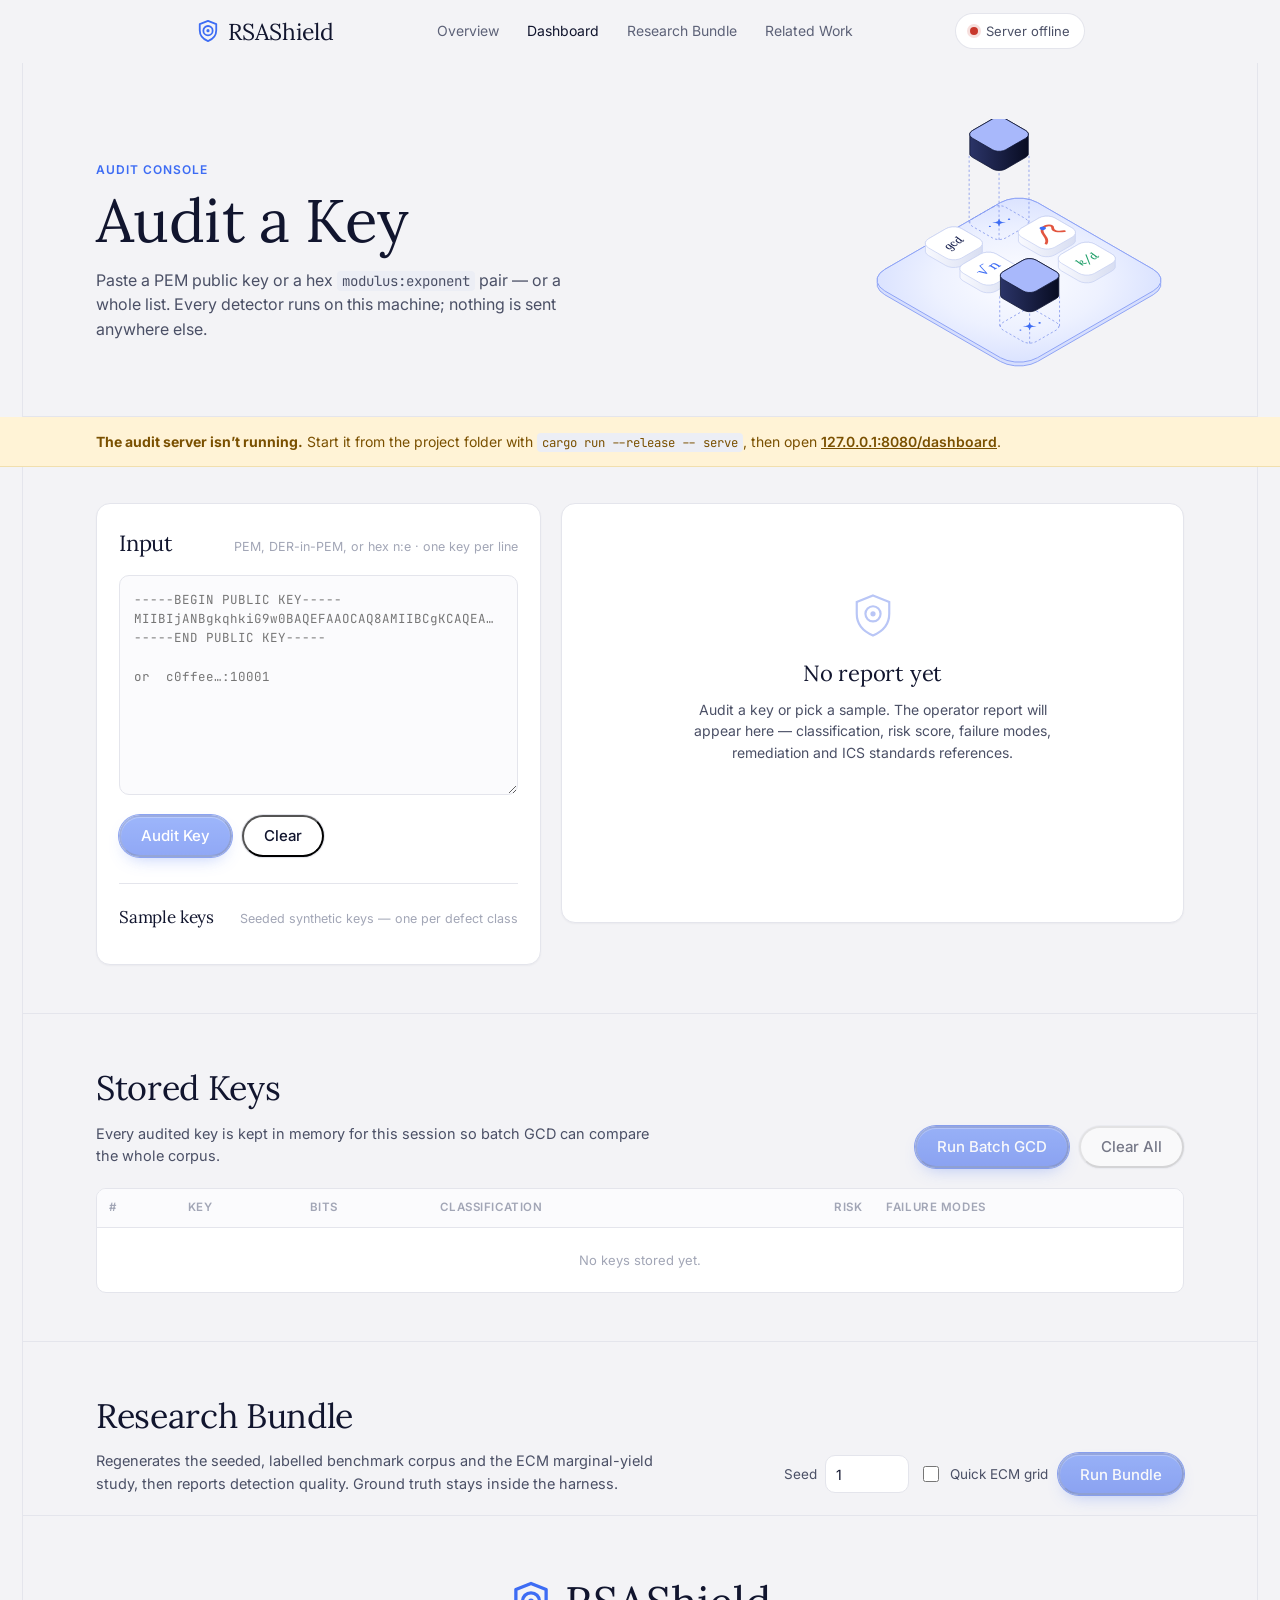
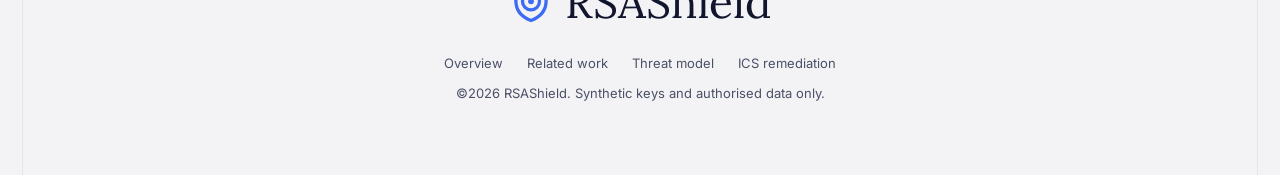
==== web/dashboard.html @ 28a663a6 "Add web dashboard and local API server (UI pass, part 2) Completes the deferred HTTP/UI layer from t" ====
<!doctype html>
<html lang="en">
<head>
  <meta charset="utf-8">
  <meta name="viewport" content="width=device-width, initial-scale=1">
  <title>Audit Console — RSAShield</title>
  <meta name="description" content="Audit RSA public keys locally: per-key detectors, corpus batch GCD, and the reproducible research bundle.">
  <link rel="icon" href="favicon.svg" type="image/svg+xml">
  <link rel="preconnect" href="https://fonts.googleapis.com">
  <link rel="preconnect" href="https://fonts.gstatic.com" crossorigin>
  <link href="https://fonts.googleapis.com/css2?family=Inter:wght@400;500;600;700&family=JetBrains+Mono:wght@400;500&family=Lora:ital,wght@0,400;0,500;1,400&display=swap" rel="stylesheet">
  <link rel="stylesheet" href="styles.css">
  <link rel="stylesheet" href="console.css">
</head>
<body class="console">

  <header class="nav" id="top">
    <div class="nav-inner">
      <a class="brand" href="index.html" aria-label="RSAShield home">
        <svg class="brand-mark" viewBox="0 0 32 32" aria-hidden="true">
          <path d="M16 2.5l11 4.4v8.2c0 7.1-4.7 12-11 14.4C9.7 27.1 5 22.2 5 15.1V6.9z" fill="none" stroke="currentColor" stroke-width="2.4" stroke-linejoin="round"/>
          <circle cx="16" cy="15.5" r="6.2" fill="none" stroke="currentColor" stroke-width="2.4"/>
          <circle cx="16" cy="15.5" r="2.1" fill="currentColor"/>
        </svg>
        <span>RSAShield</span>
      </a>
      <nav class="nav-links" aria-label="Primary">
        <a href="index.html">Overview</a>
        <a href="dashboard.html" aria-current="page">Dashboard</a>
        <a href="#bundle">Research Bundle</a>
        <a href="related-work.html">Related Work</a>
      </nav>
      <span class="status" id="status" role="status"><span class="dot"></span><span class="status-text">Connecting…</span></span>
    </div>
  </header>

  <main>
    <section class="page-head framed">
      <div class="frame">
        <div class="head-inner">
          <div class="head-copy" data-reveal>
            <p class="eyebrow">Audit console</p>
            <h1>Audit a Key</h1>
            <p class="lead-left">Paste a PEM public key or a hex <code>modulus:exponent</code> pair &mdash; or a whole list. Every detector runs on this machine; nothing is sent anywhere else.</p>
          </div>
          <svg class="head-art" data-scene="step2" viewBox="-215 -215 430 345" aria-hidden="true"></svg>
        </div>
      </div>
    </section>

    <div class="offline-banner" id="offline" hidden>
      <div class="offline-inner">
        <strong>The audit server isn&rsquo;t running.</strong>
        Start it from the project folder with <code>cargo run --release -- serve</code>, then open
        <a href="http://127.0.0.1:8080/dashboard">127.0.0.1:8080/dashboard</a>.
      </div>
    </div>

    <section class="workspace framed">
      <div class="frame">
        <div class="ws-grid">
          <!-- input -->
          <div class="panel" data-reveal>
            <div class="panel-head">
              <h2>Input</h2>
              <span class="hint">PEM, DER-in-PEM, or hex n:e &middot; one key per line</span>
            </div>
            <label class="sr-only" for="keyInput">Public key(s)</label>
            <textarea id="keyInput" spellcheck="false" autocomplete="off" placeholder="-----BEGIN PUBLIC KEY-----&#10;MIIBIjANBgkqhkiG9w0BAQEFAAOCAQ8AMIIBCgKCAQEA…&#10;-----END PUBLIC KEY-----&#10;&#10;or  c0ffee…:10001"></textarea>
            <div class="row">
              <button class="btn btn-primary" id="auditBtn" type="button">Audit Key</button>
              <button class="btn btn-ghost" id="clearInput" type="button">Clear</button>
              <span class="busy" id="auditBusy" hidden><span class="spinner"></span>Running detectors…</span>
            </div>

            <div class="samples">
              <div class="panel-sub">
                <h3>Sample keys</h3>
                <span class="hint">Seeded synthetic keys &mdash; one per defect class</span>
              </div>
              <div class="sample-list" id="samples"></div>
            </div>
          </div>

          <!-- report -->
          <div class="panel report" id="report" aria-live="polite" data-reveal>
            <div class="empty" id="reportEmpty">
              <svg viewBox="0 0 48 48" aria-hidden="true"><path d="M24 5l15 6v11c0 10-6.5 16.5-15 20-8.5-3.5-15-10-15-20V11z" fill="none" stroke="currentColor" stroke-width="2"/><circle cx="24" cy="22" r="7" fill="none" stroke="currentColor" stroke-width="2"/><circle cx="24" cy="22" r="2.4" fill="currentColor"/></svg>
              <h2>No report yet</h2>
              <p>Audit a key or pick a sample. The operator report will appear here &mdash; classification, risk score, failure modes, remediation and ICS standards references.</p>
            </div>
            <div id="reportBody" hidden></div>
          </div>
        </div>
      </div>
    </section>

    <!-- stored keys + batch gcd -->
    <section class="stored framed" id="stored">
      <div class="frame">
        <div class="section-head" data-reveal>
          <div>
            <h2>Stored Keys</h2>
            <p>Every audited key is kept in memory for this session so batch GCD can compare the whole corpus.</p>
          </div>
          <div class="row">
            <button class="btn btn-primary" id="batchBtn" type="button">Run Batch GCD</button>
            <button class="btn btn-ghost" id="clearKeys" type="button">Clear All</button>
          </div>
        </div>
        <div class="batch-result" id="batchResult" hidden></div>
        <div class="table-wrap" data-reveal>
          <table class="keys">
            <thead>
              <tr><th scope="col">#</th><th scope="col">Key</th><th scope="col">Bits</th><th scope="col">Classification</th><th scope="col" class="num">Risk</th><th scope="col">Failure modes</th></tr>
            </thead>
            <tbody id="keysBody">
              <tr class="placeholder"><td colspan="6">No keys stored yet.</td></tr>
            </tbody>
          </table>
        </div>
      </div>
    </section>

    <!-- research bundle -->
    <section class="bundle framed" id="bundle">
      <div class="frame">
        <div class="section-head" data-reveal>
          <div>
            <h2>Research Bundle</h2>
            <p>Regenerates the seeded, labelled benchmark corpus and the ECM marginal-yield study, then reports detection quality. Ground truth stays inside the harness.</p>
          </div>
          <div class="row bundle-controls">
            <label class="field">Seed <input id="seed" type="number" min="0" value="1" inputmode="numeric"></label>
            <label class="check"><input id="quick" type="checkbox"> Quick ECM grid</label>
            <button class="btn btn-primary" id="bundleBtn" type="button">Run Bundle</button>
          </div>
        </div>
        <div class="bundle-progress" id="bundleBusy" hidden><span class="spinner"></span><span id="bundleTimer">Running benchmark and ECM study… 0 s</span></div>
        <div id="bundleOut" hidden></div>
      </div>
    </section>
  </main>

  <footer class="footer framed">
    <div class="frame">
      <a class="brand brand-lg" href="index.html" aria-label="RSAShield home">
        <svg class="brand-mark" viewBox="0 0 32 32" aria-hidden="true">
          <path d="M16 2.5l11 4.4v8.2c0 7.1-4.7 12-11 14.4C9.7 27.1 5 22.2 5 15.1V6.9z" fill="none" stroke="currentColor" stroke-width="2.4" stroke-linejoin="round"/>
          <circle cx="16" cy="15.5" r="6.2" fill="none" stroke="currentColor" stroke-width="2.4"/>
          <circle cx="16" cy="15.5" r="2.1" fill="currentColor"/>
        </svg>
        <span>RSAShield</span>
      </a>
      <nav class="footer-links" aria-label="Documentation">
        <a href="index.html">Overview</a>
        <a href="related-work.html">Related work</a>
        <a href="https://github.com/333shubh/RSAshield/blob/main/docs/THREAT_MODEL.md">Threat model</a>
        <a href="https://github.com/333shubh/RSAshield/blob/main/docs/ICS_REMEDIATION.md">ICS remediation</a>
      </nav>
      <p class="fine">&copy;<span data-year>2026</span> RSAShield. Synthetic keys and authorised data only.</p>
    </div>
  </footer>

  <script src="iso.js"></script>
  <script src="scenes.js"></script>
  <script src="app.js"></script>
  <script src="dashboard.js"></script>
</body>
</html>
---- web/styles.css ----
:root {
  --bg: #f3f3f6;
  --surface: #ffffff;
  --ink: #11152e;
  --ink-2: #4b5066;
  --muted: #a2a6b6;
  --line: #e4e5ec;
  --blue: #3d6cf4;
  --blue-d: #2c56db;
  --serif: "Lora", Georgia, "Times New Roman", serif;
  --sans: "Inter", system-ui, -apple-system, "Segoe UI", sans-serif;
  --col: 920px;
  --gutter: max(22px, calc((100% - 1400px) / 2));
}

*, *::before, *::after { box-sizing: border-box; }
html { scroll-behavior: smooth; }
body {
  margin: 0;
  background: var(--bg);
  color: var(--ink);
  font: 400 15px/1.55 var(--sans);
  -webkit-font-smoothing: antialiased;
  overflow-x: hidden;
}
h1, h2, h3 { font-family: var(--serif); font-weight: 400; margin: 0; letter-spacing: -0.01em; }
p { margin: 0; }
a { color: inherit; }
svg { display: block; }
/* scenes are clipped to their box, except the step art which floats freely */
svg[data-scene]:not(.step-art) { overflow: hidden; }

/* framed sections: the thin vertical guide lines from the reference */
.framed > .frame {
  margin-inline: var(--gutter);
  border-inline: 1px solid var(--line);
}

/* ---------------------------------------------------------------- buttons */
.btn {
  display: inline-flex;
  align-items: center;
  justify-content: center;
  height: 42px;
  padding: 0 20px;
  border-radius: 999px;
  font: 500 15px/1 var(--sans);
  text-decoration: none;
  white-space: nowrap;
  transition: transform .2s ease, box-shadow .2s ease, background .2s ease;
}
.btn:focus-visible { outline: 2px solid var(--blue); outline-offset: 3px; }
.btn-primary {
  color: #fff;
  background: linear-gradient(180deg, #4d7af8 0%, #3762ee 100%);
  box-shadow: inset 0 1px 0 rgba(255,255,255,.28), 0 0 0 1px #2f5ae6, 0 8px 18px -8px rgba(61,108,244,.7);
}
.btn-primary:hover { transform: translateY(-1px); box-shadow: inset 0 1px 0 rgba(255,255,255,.28), 0 0 0 1px #2f5ae6, 0 12px 22px -8px rgba(61,108,244,.75); }
.btn-ghost {
  color: var(--ink);
  background: #fff;
  box-shadow: 0 0 0 1px var(--line), 0 1px 2px rgba(17,21,46,.06);
}
.btn-ghost:hover { transform: translateY(-1px); box-shadow: 0 0 0 1px #d6d8e2, 0 6px 14px -8px rgba(17,21,46,.2); }
.btn-sm { height: 34px; padding: 0 14px; font-size: 14px; }

/* -------------------------------------------------------------------- nav */
.nav {
  position: sticky;
  top: 0;
  z-index: 20;
  background: rgba(243,243,246,.82);
  backdrop-filter: saturate(1.4) blur(12px);
  -webkit-backdrop-filter: saturate(1.4) blur(12px);
  border-bottom: 1px solid transparent;
  transition: border-color .3s ease;
}
.nav.scrolled { border-bottom-color: var(--line); }
.nav-inner {
  max-width: var(--col);
  height: 62px;
  margin: 0 auto;
  padding: 0 16px;
  display: flex;
  align-items: center;
  justify-content: space-between;
  gap: 24px;
}
.brand {
  display: inline-flex;
  align-items: center;
  gap: 8px;
  text-decoration: none;
  font: 400 23px/1 var(--serif);
  color: var(--ink);
}
.brand-mark { width: 24px; height: 24px; color: var(--blue); }
.nav-links { display: flex; gap: 28px; }
.nav-links a { text-decoration: none; color: #5d6278; font-size: 14px; transition: color .2s; }
.nav-links a:hover { color: var(--ink); }

/* ------------------------------------------------------------------- hero */
.hero > .frame { border-bottom: 1px solid var(--line); overflow: hidden; }
.hero-stage {
  position: relative;
  max-width: 1180px;
  margin: 0 auto;
  aspect-ratio: 1120 / 700;
}
.hero-art { position: absolute; inset: 0; width: 100%; height: 100%; overflow: hidden; }
.hero-copy {
  position: absolute;
  top: 7%;
  left: 0;
  right: 0;
  text-align: center;
  padding: 0 16px;
  pointer-events: none;
}
.hero-copy > * { pointer-events: auto; }
.hero h1 { font-size: clamp(42px, 5.9vw, 74px); line-height: 1.04; }
.lead { max-width: 560px; margin: 20px auto 0; color: var(--ink-2); font-size: 16px; }
.actions { display: flex; gap: 10px; justify-content: center; margin-top: 34px; }

/* ------------------------------------------------------------------ steps */
.steps {
  background: var(--surface);
  padding: 72px 0 40px;
  border-bottom: 1px solid var(--line);
}
.step {
  max-width: var(--col);
  margin: 0 auto;
  padding: 8px 16px;
  display: grid;
  grid-template-columns: 1fr 1.05fr;
  align-items: center;
  gap: 48px;
}
.step.flip { grid-template-columns: 1.05fr 1fr; }
.step.flip .step-art { order: -1; }
.step h2 { font-size: clamp(26px, 2.8vw, 31px); line-height: 1.2; }
.num { color: var(--muted); }
.step p { max-width: 350px; margin-top: 10px; color: var(--ink-2); font-size: 14.5px; }
.step .btn { margin-top: 30px; }
.step-art { width: 100%; height: auto; max-width: 430px; justify-self: center; }

/* --------------------------------------------------------------- examples */
.examples > .frame, .why > .frame { padding: 80px 16px 0; }
.section-title { text-align: center; font-size: clamp(28px, 3.3vw, 38px); line-height: 1.12; }
.grid {
  max-width: var(--col);
  margin: 44px auto 0;
  display: grid;
  grid-template-columns: repeat(6, 1fr);
  gap: 1px;
  background: var(--line);
  border: 1px solid var(--line);
  border-bottom: 0;
}
.card {
  grid-column: span 2;
  background: #fbfbfd;
  padding: 22px 18px 0;
  display: flex;
  flex-direction: column;
  min-width: 0;
}
.card.wide { grid-column: span 3; }
.card h3 { font-size: 17px; line-height: 1.3; }
.card p { margin-top: 8px; color: var(--ink-2); font-size: 13px; line-height: 1.5; max-width: 330px; }
.card svg { width: 100%; height: auto; margin-top: auto; padding-top: 10px; }

/* -------------------------------------------------------------------- why */
.why > .frame { border-top: 1px solid var(--line); padding: 96px 0 90px; }
.why .section-title { padding: 0 16px; }
.band {
  margin-top: 48px;
  display: grid;
  grid-template-columns: repeat(3, 1fr);
  gap: 0;
}
.feat { min-width: 0; }
.feat svg { width: 100%; height: 172px; background: #fbfbfd; }
.feat h3 { font-size: 17px; margin: 20px 18px 0; }
.feat p { margin: 8px 18px 0; color: var(--ink-2); font-size: 13px; line-height: 1.5; max-width: 330px; }
.center { display: flex; justify-content: center; margin-top: 72px; }

/* -------------------------------------------------------------------- cta */
.cta {
  position: relative;
  background: var(--surface);
  border-block: 1px solid var(--line);
  overflow: hidden;
  min-height: 460px;
  display: flex;
  align-items: center;
}
.cta-inner { position: relative; z-index: 1; width: 100%; max-width: var(--col); margin: 0 auto; padding: 60px 16px; }
.cta h2 { font-size: clamp(36px, 4.6vw, 54px); line-height: 1.04; }
.actions-left { display: flex; flex-wrap: wrap; gap: 10px; margin-top: 22px; }
.cta-art {
  position: absolute;
  top: 0;
  right: 0;
  width: 52%;
  height: 100%;
}

/* ----------------------------------------------------------------- footer */
.footer > .frame { padding: 64px 16px 72px; text-align: center; }
.brand-lg { font-size: 44px; gap: 12px; }
.brand-lg .brand-mark { width: 44px; height: 44px; }
.footer-links { display: flex; justify-content: center; flex-wrap: wrap; gap: 8px 24px; margin-top: 22px; }
.footer-links a { text-decoration: none; color: var(--ink-2); font-size: 13px; }
.footer-links a:hover { color: var(--ink); }
.fine { margin-top: 10px; color: var(--ink-2); font-size: 13px; }

/* ----------------------------------------------------------------- motion */
.bob { animation: bob 5.5s ease-in-out infinite; }
.hover { animation: hover 4.8s ease-in-out infinite; }
.pulse { animation: pulse 4.2s ease-in-out infinite; transform-box: fill-box; transform-origin: center; }
.twinkle { animation: twinkle 2.8s ease-in-out infinite; transform-box: fill-box; transform-origin: center; }
@keyframes bob { 0%, 100% { transform: translateY(0); } 50% { transform: translateY(-4px); } }
@keyframes hover { 0%, 100% { transform: translateY(0); } 50% { transform: translateY(-8px); } }
@keyframes pulse { 0%, 100% { opacity: .8; transform: scale(1); } 50% { opacity: 1; transform: scale(1.05); } }
@keyframes twinkle { 0%, 100% { opacity: .55; transform: scale(.82); } 50% { opacity: 1; transform: scale(1.08); } }

.js [data-reveal] {
  opacity: 0;
  transform: translateY(18px);
  transition: opacity .9s ease, transform .9s cubic-bezier(.2, .7, .2, 1);
}
.js [data-reveal].in { opacity: 1; transform: none; }

@media (prefers-reduced-motion: reduce) {
  html { scroll-behavior: auto; }
  .bob, .hover, .pulse, .twinkle { animation: none; }
  .js [data-reveal] { opacity: 1; transform: none; transition: none; }
}

/* ------------------------------------------------------------- responsive */
@media (max-width: 900px) {
  .nav-links { display: none; }
  .hero-stage { aspect-ratio: auto; display: flex; flex-direction: column; }
  :root { --gutter: 10px; }
  .hero-copy { position: static; order: -1; padding: 48px 16px 0; }
  .hero h1 { font-size: clamp(34px, 9vw, 52px); }
  .hero-art { position: static; height: 340px; margin-top: 8px; }
  .step, .step.flip { grid-template-columns: 1fr; gap: 20px; padding-block: 24px; }
  .step .step-art, .step.flip .step-art { order: -1; }
  .grid { grid-template-columns: 1fr; }
  .card, .card.wide { grid-column: auto; }
  .band { grid-template-columns: 1fr; gap: 36px; }
  .cta { flex-direction: column; align-items: stretch; }
  .cta-art { position: relative; width: 100%; height: 300px; }
}
@media (max-width: 480px) {
  .actions { flex-direction: column; align-items: center; }
  .brand-lg { font-size: 34px; }
  .brand-lg .brand-mark { width: 34px; height: 34px; }
}
---- web/console.css ----
/* console.css — dashboard and related-work pages; builds on styles.css tokens. */
:root {
  --mono: "JetBrains Mono", ui-monospace, "Cascadia Code", Consolas, monospace;
  --panel: #fbfbfd;
  --crit: #c8372b;
  --crit-bg: #fdecea;
  --crit-ink: #8f2117;
  --warn: #b77a00;
  --warn-bg: #fff3d6;
  --warn-ink: #7a5000;
  --info: #4b5066;
  --info-bg: #eef1fb;
  --wide: 1120px;
}

.sr-only {
  position: absolute; width: 1px; height: 1px; padding: 0; margin: -1px;
  overflow: hidden; clip: rect(0 0 0 0); white-space: nowrap; border: 0;
}
code { font-family: var(--mono); font-size: .88em; background: #eceef5; padding: 1px 5px; border-radius: 4px; }
button { font: inherit; cursor: pointer; }
button:disabled { cursor: not-allowed; opacity: .55; transform: none !important; }
.row { display: flex; align-items: center; gap: 10px; flex-wrap: wrap; }
.hint { color: var(--muted); font-size: 12.5px; }
.nav-links a[aria-current="page"] { color: var(--ink); }

/* ------------------------------------------------------------- status pill */
.status {
  display: inline-flex; align-items: center; gap: 8px;
  height: 34px; padding: 0 14px; border-radius: 999px;
  background: #fff; box-shadow: 0 0 0 1px var(--line);
  font-size: 13px; color: var(--ink-2); white-space: nowrap;
}
.status .dot { width: 8px; height: 8px; border-radius: 50%; background: var(--muted); }
.status.ok .dot { background: #22a06b; box-shadow: 0 0 0 3px rgba(34,160,107,.18); }
.status.down .dot { background: var(--crit); box-shadow: 0 0 0 3px rgba(200,55,43,.16); }

.offline-banner { background: var(--warn-bg); border-bottom: 1px solid #f1dfae; color: var(--warn-ink); }
.offline-inner { max-width: var(--wide); margin: 0 auto; padding: 14px 16px; font-size: 14px; }
.offline-inner a { color: inherit; font-weight: 600; }

/* --------------------------------------------------------------- page head */
.page-head > .frame { border-bottom: 1px solid var(--line); }
.head-inner {
  max-width: var(--wide); margin: 0 auto; padding: 56px 16px 32px;
  display: grid; grid-template-columns: 1.2fr 1fr; align-items: center; gap: 32px;
}
.eyebrow { font-size: 12px; font-weight: 600; letter-spacing: .08em; text-transform: uppercase; color: var(--blue); }
.head-copy h1 { font-size: clamp(38px, 5vw, 60px); line-height: 1.04; margin-top: 10px; }
.lead-left { margin-top: 16px; max-width: 480px; color: var(--ink-2); font-size: 16px; }
.head-art { width: 100%; max-width: 330px; height: auto; justify-self: end; }

/* ---------------------------------------------------------------- panels */
.workspace > .frame, .stored > .frame, .bundle > .frame { border-bottom: 1px solid var(--line); }
.ws-grid {
  max-width: var(--wide); margin: 0 auto; padding: 36px 16px 48px;
  display: grid; grid-template-columns: minmax(0, 5fr) minmax(0, 7fr); gap: 20px; align-items: start;
}
.panel {
  background: #fff; border: 1px solid var(--line); border-radius: 14px;
  padding: 22px; box-shadow: 0 1px 2px rgba(17,21,46,.04);
  min-width: 0;
}
.panel-head, .panel-sub { display: flex; align-items: baseline; justify-content: space-between; gap: 12px; flex-wrap: wrap; }
.panel h2 { font-size: 22px; }
.panel h3 { font-family: var(--serif); font-size: 17px; font-weight: 400; }

textarea {
  width: 100%; min-height: 220px; margin: 14px 0; padding: 14px;
  border: 1px solid var(--line); border-radius: 10px; background: var(--panel);
  font: 12.5px/1.55 var(--mono); color: var(--ink); resize: vertical;
}
textarea:focus, input:focus { outline: 2px solid var(--blue); outline-offset: 1px; border-color: transparent; }

.busy, .bundle-progress { display: inline-flex; align-items: center; gap: 8px; color: var(--ink-2); font-size: 13.5px; }
.busy[hidden], .bundle-progress[hidden] { display: none; }
.spinner {
  width: 14px; height: 14px; border-radius: 50%;
  border: 2px solid #d5dcf6; border-top-color: var(--blue);
  animation: spin .8s linear infinite;
}
@keyframes spin { to { transform: rotate(360deg); } }

.samples { margin-top: 26px; padding-top: 20px; border-top: 1px solid var(--line); }
.sample-list { display: grid; grid-template-columns: 1fr 1fr; gap: 8px; margin-top: 12px; }
.sample {
  text-align: left; padding: 10px 12px; border-radius: 10px;
  background: var(--panel); border: 1px solid var(--line); color: var(--ink);
  transition: border-color .2s, background .2s, transform .2s;
}
.sample:hover { border-color: #b9c6f6; background: #f5f7ff; transform: translateY(-1px); }
.sample strong { display: block; font-size: 13.5px; font-weight: 600; }
.sample span { display: block; margin-top: 2px; font-size: 11.5px; color: var(--muted); }

/* --------------------------------------------------------------- report */
.report { min-height: 420px; }
.empty { text-align: center; padding: 64px 24px; color: var(--muted); }
.empty svg { width: 52px; height: 52px; margin: 0 auto 14px; color: #b9c6f6; }
.empty h2 { color: var(--ink); font-size: 22px; }
.empty p { max-width: 380px; margin: 8px auto 0; font-size: 14px; color: var(--ink-2); }

.switcher { display: flex; gap: 6px; flex-wrap: wrap; margin-bottom: 16px; }
.switcher button {
  padding: 5px 10px; border-radius: 999px; border: 1px solid var(--line); background: #fff;
  font-size: 12px; color: var(--ink-2);
}
.switcher button[aria-pressed="true"] { border-color: var(--blue); color: var(--blue); background: #f2f5ff; }

.r-top { display: flex; justify-content: space-between; align-items: flex-start; gap: 16px; flex-wrap: wrap; }
.r-key { margin-top: 8px; font: 12.5px/1.5 var(--mono); color: var(--ink-2); word-break: break-all; }
.badge {
  display: inline-flex; align-items: center; gap: 6px;
  padding: 4px 10px 4px 8px; border-radius: 999px;
  font-size: 12px; font-weight: 700; letter-spacing: .03em;
}
.badge svg { width: 13px; height: 13px; }
.badge.crit { background: var(--crit-bg); color: var(--crit-ink); }
.badge.warn { background: var(--warn-bg); color: var(--warn-ink); }
.badge.info { background: var(--info-bg); color: var(--info); }

.score { text-align: right; }
.score .big { font: 400 46px/1 var(--serif); }
.score .of { color: var(--muted); font-size: 14px; }
.meter { width: 160px; height: 6px; margin-top: 8px; margin-left: auto; border-radius: 3px; background: #eef0f6; overflow: hidden; }
.meter i { display: block; height: 100%; border-radius: 3px; }
.meter i.crit { background: var(--crit); }
.meter i.warn { background: var(--warn); }
.meter i.info { background: #8a90a8; }

.facts { display: grid; grid-template-columns: repeat(3, minmax(0, 1fr)); gap: 1px; margin-top: 20px; background: var(--line); border: 1px solid var(--line); border-radius: 10px; overflow: hidden; }
.fact { background: var(--panel); padding: 12px 14px; min-width: 0; }
.fact dt { font-size: 11.5px; color: var(--muted); text-transform: uppercase; letter-spacing: .06em; font-weight: 600; }
.fact dd { margin: 4px 0 0; font-size: 14px; }
.chips { display: flex; flex-wrap: wrap; gap: 4px; }
.chip { padding: 2px 8px; border-radius: 6px; background: #eef1fb; color: var(--ink-2); font-size: 12px; }

.caveat { margin-top: 16px; padding: 12px 14px; border-left: 3px solid #b9c6f6; background: #f7f8fd; border-radius: 0 8px 8px 0; font-size: 13.5px; color: var(--ink-2); }
.block { margin-top: 24px; }
.block h3 { margin-bottom: 10px; }
.remedy { margin: 0; padding-left: 20px; font-size: 14px; color: var(--ink-2); }
.remedy li + li { margin-top: 6px; }
.note { margin-top: 8px; font-size: 12px; color: var(--muted); }

.table-wrap { overflow-x: auto; border: 1px solid var(--line); border-radius: 10px; background: #fff; }
table { width: 100%; border-collapse: collapse; font-size: 13px; }
th { text-align: left; font-size: 11.5px; font-weight: 600; letter-spacing: .05em; text-transform: uppercase; color: var(--muted); background: var(--panel); }
th, td { padding: 10px 12px; border-bottom: 1px solid var(--line); vertical-align: top; }
tbody tr:last-child td { border-bottom: 0; }
td.num, th.num { text-align: right; font-variant-numeric: tabular-nums; }
td.mono { font-family: var(--mono); font-size: 12px; word-break: break-all; }
.placeholder td { color: var(--muted); text-align: center; padding: 22px; }
.verdict { display: inline-flex; align-items: center; gap: 6px; white-space: nowrap; }
.verdict::before { content: ""; width: 7px; height: 7px; border-radius: 50%; background: #c3c7d4; }
.verdict.crit::before { background: var(--crit); }
.verdict.warn::before { background: var(--warn); }
.verdict.adv::before { background: #8a90a8; }
.r-actions { margin-top: 22px; display: flex; gap: 10px; flex-wrap: wrap; }

.alert { padding: 18px 20px; border-radius: 12px; background: var(--crit-bg); color: var(--crit-ink); }
.alert h2 { font-size: 20px; color: var(--crit-ink); }
.alert p { margin-top: 6px; font-size: 14px; }
.alert code { background: rgba(255,255,255,.6); }
.partial { margin-top: 12px; font-size: 12.5px; color: var(--warn-ink); background: var(--warn-bg); padding: 8px 12px; border-radius: 8px; }

/* ------------------------------------------------------- stored / bundle */
.section-head {
  max-width: var(--wide); margin: 0 auto; padding: 48px 16px 20px;
  display: flex; justify-content: space-between; align-items: flex-end; gap: 24px; flex-wrap: wrap;
}
.section-head h2 { font-size: clamp(26px, 3vw, 34px); }
.section-head p { margin-top: 8px; max-width: 560px; color: var(--ink-2); font-size: 14.5px; }
.stored .table-wrap, .batch-result, .bundle-progress, #bundleOut { max-width: calc(var(--wide) - 32px); margin-inline: auto; }
.stored .table-wrap { margin-bottom: 48px; }
.keys tbody tr { cursor: pointer; transition: background .15s; }
.keys tbody tr:hover { background: #f7f8fd; }
.keys tbody tr.placeholder { cursor: default; }
.keys tbody tr:focus-visible { outline: 2px solid var(--blue); outline-offset: -2px; }

.batch-result { margin-bottom: 16px; padding: 14px 16px; border-radius: 12px; background: #fff; border: 1px solid var(--line); font-size: 14px; }
.batch-result strong { font-weight: 600; }
.batch-result ul { margin: 8px 0 0; padding-left: 18px; color: var(--ink-2); }
.batch-result.hit { border-color: #f3c3bd; background: var(--crit-bg); color: var(--crit-ink); }
.batch-result.hit ul { color: var(--crit-ink); }

.field, .check { display: inline-flex; align-items: center; gap: 8px; font-size: 13.5px; color: var(--ink-2); }
.field input {
  width: 84px; height: 38px; padding: 0 10px; border: 1px solid var(--line); border-radius: 10px;
  background: #fff; font: 14px var(--sans); color: var(--ink);
}
.check input { width: 16px; height: 16px; accent-color: var(--blue); }
.bundle-progress { display: flex; padding: 0 16px 24px; }
#bundleOut { padding: 0 16px 56px; }

.tiles { display: grid; grid-template-columns: repeat(6, minmax(0, 1fr)); gap: 1px; background: var(--line); border: 1px solid var(--line); border-radius: 12px; overflow: hidden; }
.tile { background: #fff; padding: 16px; min-width: 0; }
.tile .label { font-size: 12px; color: var(--muted); font-weight: 600; text-transform: uppercase; letter-spacing: .05em; }
.tile .value { margin-top: 6px; font: 400 32px/1.05 var(--serif); }
.tile .sub { margin-top: 4px; font-size: 12px; color: var(--ink-2); }

.bundle-grid { display: grid; grid-template-columns: minmax(0, 1fr) minmax(0, 1.25fr); gap: 20px; margin-top: 20px; }
.bars { list-style: none; margin: 14px 0 0; padding: 0; }
.bars li { display: grid; grid-template-columns: 120px minmax(0, 1fr) 44px; align-items: center; gap: 10px; padding: 7px 0; font-size: 13px; }
.bars .track { height: 10px; background: #eef0f6; border-radius: 0 4px 4px 0; }
.bars .fill { height: 100%; background: var(--blue); border-radius: 0 4px 4px 0; }
.bars .val { text-align: right; font-variant-numeric: tabular-nums; color: var(--ink); }
.bars small { display: block; color: var(--muted); font-size: 11px; }

.heat { margin-top: 14px; }
.heat th, .heat td { text-align: center; }
.heat th:first-child, .heat td:first-child { text-align: left; }
.heat td.cell { font-variant-numeric: tabular-nums; border-left: 2px solid #fff; }
.heat td.cell b { display: block; font-size: 14px; font-weight: 600; }
.heat td.cell small { display: block; font-size: 11px; opacity: .8; }
.legend { display: flex; align-items: center; gap: 8px; margin-top: 10px; font-size: 12px; color: var(--ink-2); }
.legend .ramp { width: 140px; height: 8px; border-radius: 4px; background: linear-gradient(90deg, #eef2ff, #c9d6fd, #93acf9, #5b84f5, #2c56db); }
.bundle-foot { margin-top: 14px; display: flex; justify-content: space-between; gap: 12px; flex-wrap: wrap; font-size: 12.5px; color: var(--muted); }

/* --------------------------------------------------------- related work */
.rw-list { max-width: var(--wide); margin: 0 auto; padding: 8px 16px 56px; display: grid; grid-template-columns: repeat(2, minmax(0, 1fr)); gap: 16px; }
.rw { background: #fff; border: 1px solid var(--line); border-radius: 14px; padding: 20px 22px; }
.rw .tag { font-size: 11.5px; font-weight: 600; letter-spacing: .06em; text-transform: uppercase; color: var(--blue); }
.rw h3 { margin-top: 8px; font-size: 18px; line-height: 1.3; }
.rw .src { margin-top: 4px; font-size: 12.5px; color: var(--muted); }
.rw p { margin-top: 10px; font-size: 14px; color: var(--ink-2); }
.rw a { display: inline-block; margin-top: 12px; font-size: 13px; font-weight: 600; color: var(--blue); text-decoration: none; }
.rw a:hover { text-decoration: underline; }
.gap-table { max-width: calc(var(--wide) - 32px); margin: 0 auto 56px; }
.gap-table td:first-child { font-weight: 600; color: var(--blue); white-space: nowrap; }

/* ------------------------------------------------------------ responsive */
@media (max-width: 1000px) {
  .tiles { grid-template-columns: repeat(3, minmax(0, 1fr)); }
  .bundle-grid { grid-template-columns: 1fr; }
}
@media (max-width: 900px) {
  .head-inner, .ws-grid { grid-template-columns: 1fr; }
  .head-art { justify-self: center; max-width: 260px; }
  .rw-list { grid-template-columns: 1fr; }
}
@media (max-width: 560px) {
  .sample-list { grid-template-columns: 1fr; }
  .facts { grid-template-columns: 1fr; }
  .tiles { grid-template-columns: repeat(2, minmax(0, 1fr)); }
  .bars li { grid-template-columns: 96px minmax(0, 1fr) 40px; }
  .status .status-text { display: none; }
  .score { text-align: left; }
  .meter { margin-left: 0; }
}
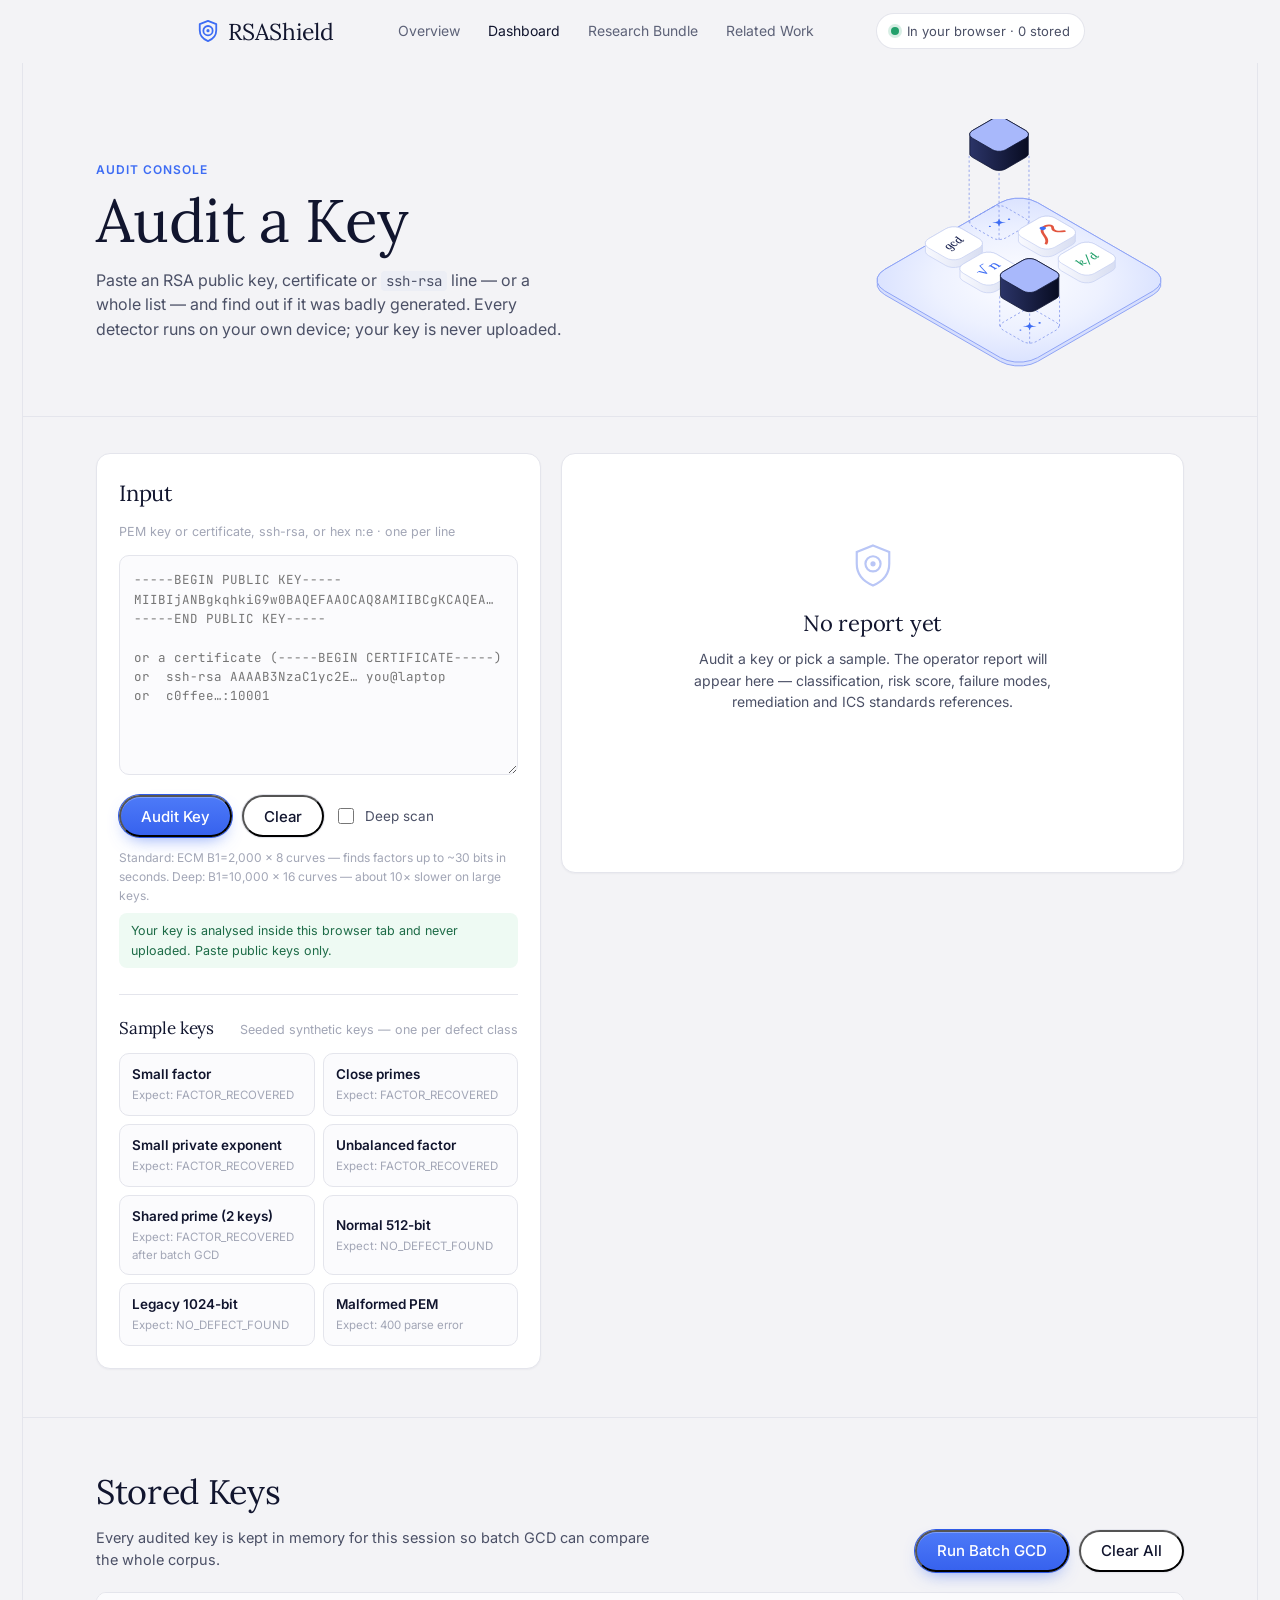
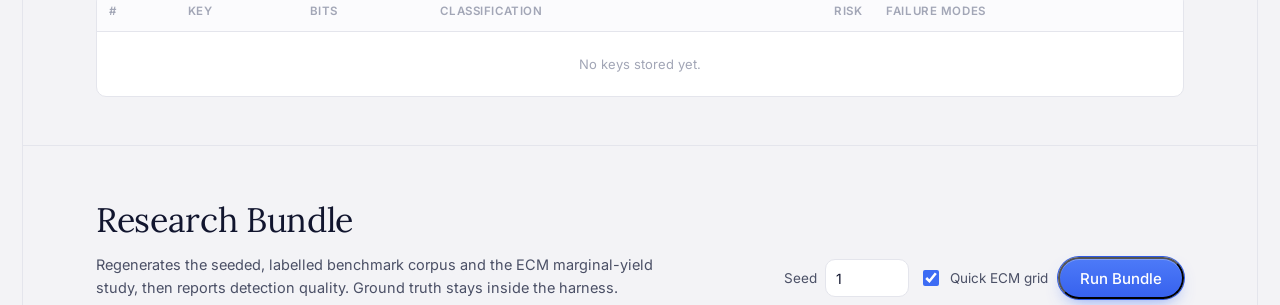
==== commit 90600d76: "Run the audit engine in the browser for the hosted site Make the public website let anyone test thei" ====
--- a/web/dashboard.html
+++ b/web/dashboard.html
@@ -41,7 +41,7 @@
           <div class="head-copy" data-reveal>
             <p class="eyebrow">Audit console</p>
             <h1>Audit a Key</h1>
-            <p class="lead-left">Paste a PEM public key or a hex <code>modulus:exponent</code> pair &mdash; or a whole list. Every detector runs on this machine; nothing is sent anywhere else.</p>
+            <p class="lead-left">Paste an RSA public key, certificate or <code>ssh-rsa</code> line &mdash; or a whole list &mdash; and find out if it was badly generated. Every detector runs on your own device; your key is never uploaded.</p>
           </div>
           <svg class="head-art" data-scene="step2" viewBox="-215 -215 430 345" aria-hidden="true"></svg>
         </div>
@@ -50,9 +50,10 @@
 
     <div class="offline-banner" id="offline" hidden>
       <div class="offline-inner">
-        <strong>The audit server isn&rsquo;t running.</strong>
-        Start it from the project folder with <code>cargo run --release -- serve</code>, then open
-        <a href="http://127.0.0.1:8080/dashboard">127.0.0.1:8080/dashboard</a>.
+        <strong>The audit engine couldn&rsquo;t start.</strong>
+        It runs in your browser (WebAssembly) when this page is served over HTTP(S) &mdash; opening the file
+        directly doesn&rsquo;t allow that. Use the hosted site, or run <code>cargo run --release -- serve</code>
+        and open <a href="http://127.0.0.1:8080/dashboard">127.0.0.1:8080/dashboard</a>.
       </div>
     </div>
 
@@ -63,15 +64,18 @@
           <div class="panel" data-reveal>
             <div class="panel-head">
               <h2>Input</h2>
-              <span class="hint">PEM, DER-in-PEM, or hex n:e &middot; one key per line</span>
+              <span class="hint">PEM key or certificate, ssh-rsa, or hex n:e &middot; one per line</span>
             </div>
             <label class="sr-only" for="keyInput">Public key(s)</label>
-            <textarea id="keyInput" spellcheck="false" autocomplete="off" placeholder="-----BEGIN PUBLIC KEY-----&#10;MIIBIjANBgkqhkiG9w0BAQEFAAOCAQ8AMIIBCgKCAQEA…&#10;-----END PUBLIC KEY-----&#10;&#10;or  c0ffee…:10001"></textarea>
+            <textarea id="keyInput" spellcheck="false" autocomplete="off" placeholder="-----BEGIN PUBLIC KEY-----&#10;MIIBIjANBgkqhkiG9w0BAQEFAAOCAQ8AMIIBCgKCAQEA…&#10;-----END PUBLIC KEY-----&#10;&#10;or a certificate (-----BEGIN CERTIFICATE-----)&#10;or  ssh-rsa AAAAB3NzaC1yc2E… you@laptop&#10;or  c0ffee…:10001"></textarea>
             <div class="row">
               <button class="btn btn-primary" id="auditBtn" type="button">Audit Key</button>
               <button class="btn btn-ghost" id="clearInput" type="button">Clear</button>
-              <span class="busy" id="auditBusy" hidden><span class="spinner"></span>Running detectors…</span>
+              <label class="check" title="Spend the full CLI detector budget; slower on 2048-bit and larger keys"><input id="deep" type="checkbox"> Deep scan</label>
+              <span class="busy" id="auditBusy" hidden><span class="spinner"></span><span id="auditBusyText">Running detectors…</span></span>
             </div>
+            <p class="note" id="budgetNote"></p>
+            <p class="privacy" id="privacyNote"></p>
 
             <div class="samples">
               <div class="panel-sub">
--- a/web/console.css
+++ b/web/console.css
@@ -81,6 +81,12 @@
 }
 @keyframes spin { to { transform: rotate(360deg); } }
 
+.panel > .note { margin-top: 12px; }
+.privacy {
+  margin-top: 8px; padding: 8px 12px; border-radius: 8px;
+  background: #eefaf3; color: #1d6b47; font-size: 12.5px;
+}
+.privacy:empty, .note:empty { display: none; }
 .samples { margin-top: 26px; padding-top: 20px; border-top: 1px solid var(--line); }
 .sample-list { display: grid; grid-template-columns: 1fr 1fr; gap: 8px; margin-top: 12px; }
 .sample {
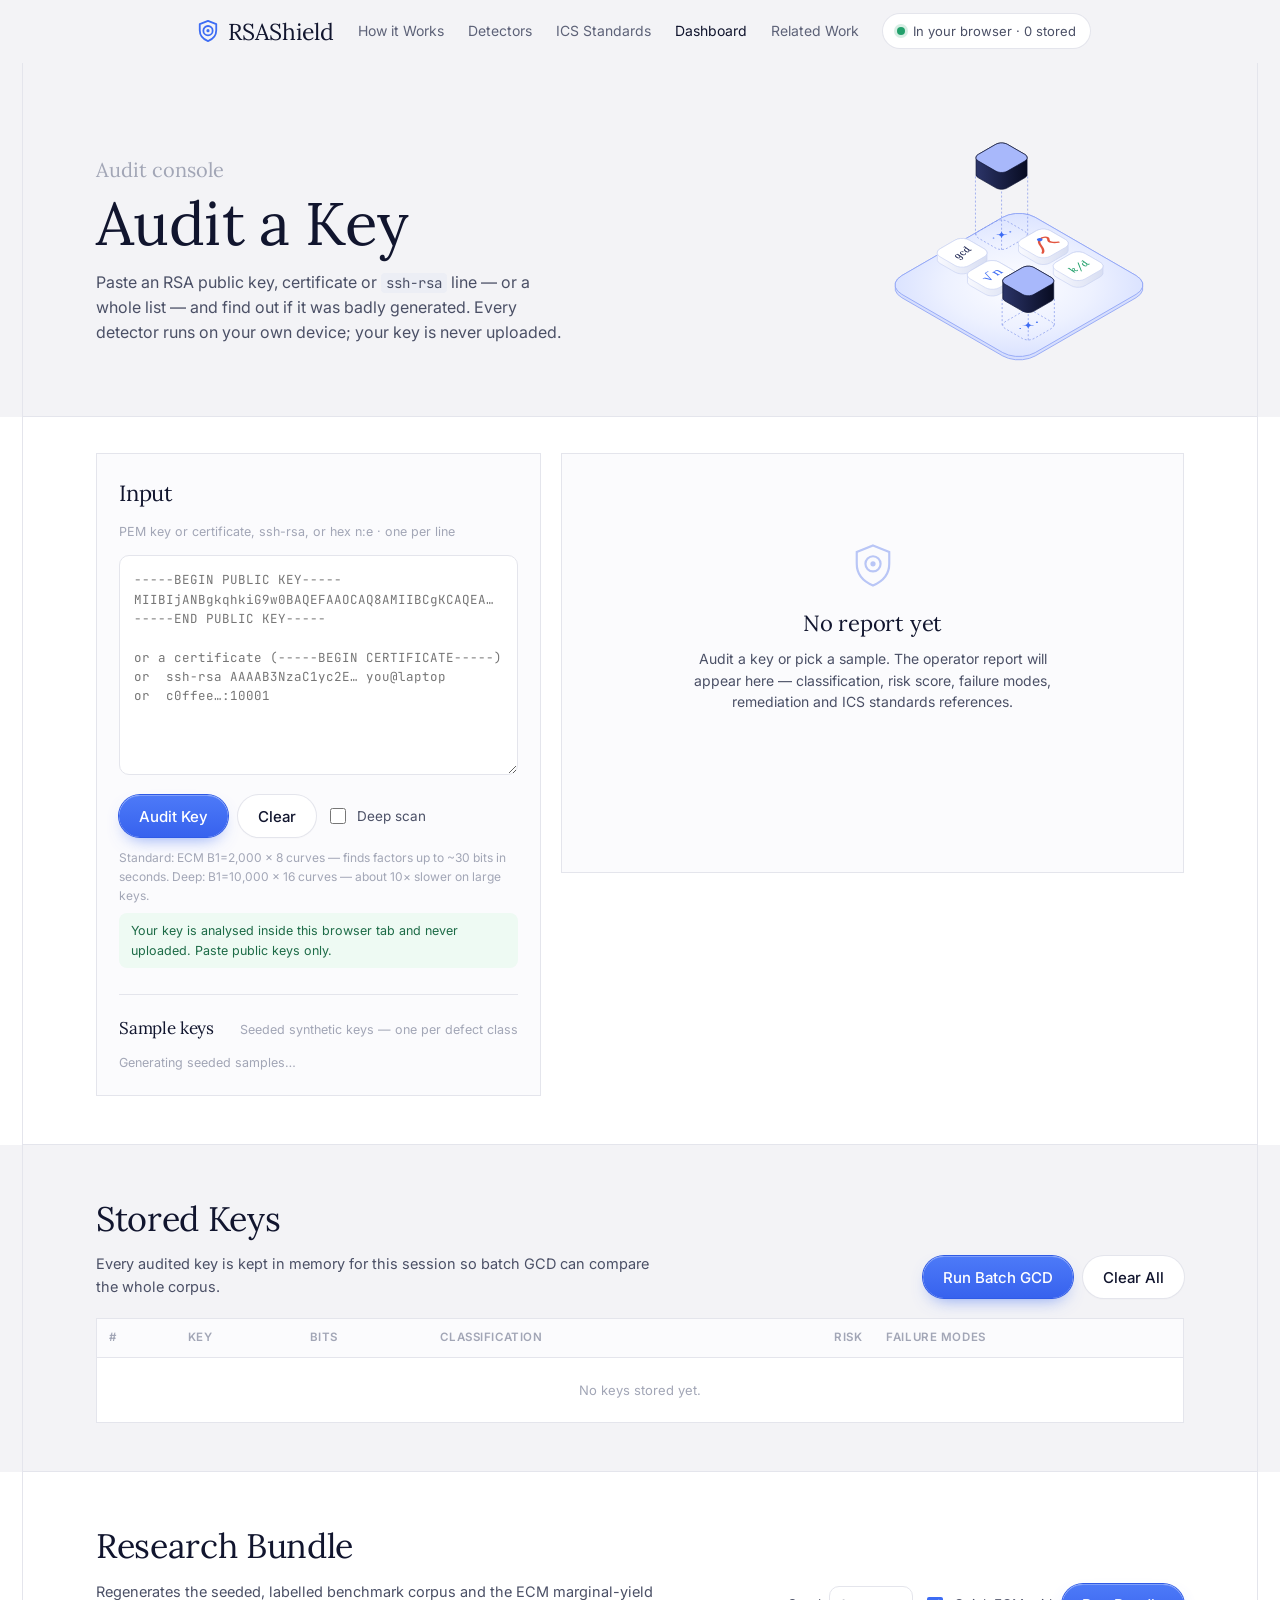
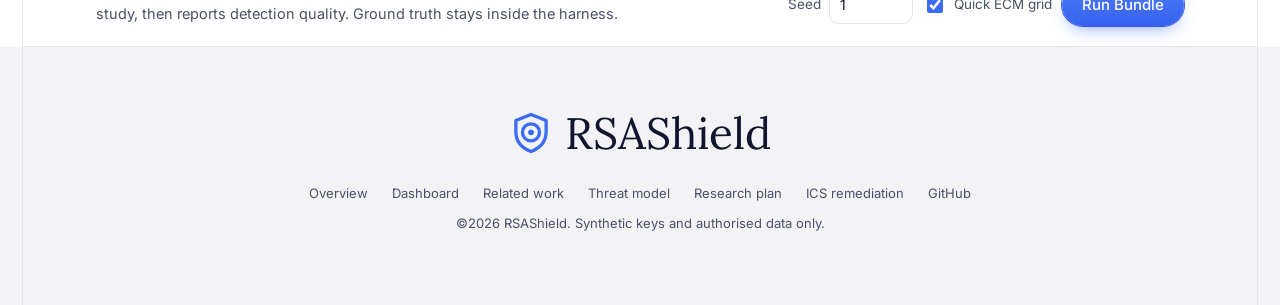
==== commit 20f44538: "Fix clipped landing illustrations and unify page styling Every scene now re-frames itself around wha" ====
--- a/web/dashboard.html
+++ b/web/dashboard.html
@@ -25,9 +25,10 @@
         <span>RSAShield</span>
       </a>
       <nav class="nav-links" aria-label="Primary">
-        <a href="index.html">Overview</a>
+        <a href="index.html#how">How it Works</a>
+        <a href="index.html#detectors">Detectors</a>
+        <a href="index.html#why">ICS Standards</a>
         <a href="dashboard.html" aria-current="page">Dashboard</a>
-        <a href="#bundle">Research Bundle</a>
         <a href="related-work.html">Related Work</a>
       </nav>
       <span class="status" id="status" role="status"><span class="dot"></span><span class="status-text">Connecting…</span></span>
@@ -57,7 +58,7 @@
       </div>
     </div>
 
-    <section class="workspace framed">
+    <section class="workspace framed surface">
       <div class="frame">
         <div class="ws-grid">
           <!-- input -->
@@ -127,7 +128,7 @@
     </section>
 
     <!-- research bundle -->
-    <section class="bundle framed" id="bundle">
+    <section class="bundle framed surface" id="bundle">
       <div class="frame">
         <div class="section-head" data-reveal>
           <div>
@@ -158,9 +159,12 @@
       </a>
       <nav class="footer-links" aria-label="Documentation">
         <a href="index.html">Overview</a>
+        <a href="dashboard.html">Dashboard</a>
         <a href="related-work.html">Related work</a>
         <a href="https://github.com/333shubh/RSAshield/blob/main/docs/THREAT_MODEL.md">Threat model</a>
+        <a href="https://github.com/333shubh/RSAshield/blob/main/docs/RESEARCH_PLAN.md">Research plan</a>
         <a href="https://github.com/333shubh/RSAshield/blob/main/docs/ICS_REMEDIATION.md">ICS remediation</a>
+        <a href="https://github.com/333shubh/RSAshield">GitHub</a>
       </nav>
       <p class="fine">&copy;<span data-year>2026</span> RSAShield. Synthetic keys and authorised data only.</p>
     </div>
--- a/web/styles.css
+++ b/web/styles.css
@@ -43,6 +43,7 @@
   justify-content: center;
   height: 42px;
   padding: 0 20px;
+  border: 0;
   border-radius: 999px;
   font: 500 15px/1 var(--sans);
   text-decoration: none;
@@ -95,8 +96,8 @@
   color: var(--ink);
 }
 .brand-mark { width: 24px; height: 24px; color: var(--blue); }
-.nav-links { display: flex; gap: 28px; }
-.nav-links a { text-decoration: none; color: #5d6278; font-size: 14px; transition: color .2s; }
+.nav-links { display: flex; gap: 24px; }
+.nav-links a { text-decoration: none; color: #5d6278; font-size: 14px; white-space: nowrap; transition: color .2s; }
 .nav-links a:hover { color: var(--ink); }
 
 /* ------------------------------------------------------------------- hero */
@@ -105,9 +106,16 @@
   position: relative;
   max-width: 1180px;
   margin: 0 auto;
-  aspect-ratio: 1120 / 700;
-}
-.hero-art { position: absolute; inset: 0; width: 100%; height: 100%; overflow: hidden; }
+  aspect-ratio: 1200 / 810;
+}
+/* soft edges: the scene fades into the frame instead of being cut off */
+.hero-art {
+  position: absolute; inset: 0; width: 100%; height: 100%; overflow: hidden;
+  -webkit-mask-image: linear-gradient(to right, transparent, #000 7%, #000 93%, transparent), linear-gradient(to bottom, #000 90%, transparent);
+  -webkit-mask-composite: source-in;
+  mask-image: linear-gradient(to right, transparent, #000 7%, #000 93%, transparent), linear-gradient(to bottom, #000 90%, transparent);
+  mask-composite: intersect;
+}
 .hero-copy {
   position: absolute;
   top: 7%;
@@ -119,7 +127,7 @@
 }
 .hero-copy > * { pointer-events: auto; }
 .hero h1 { font-size: clamp(42px, 5.9vw, 74px); line-height: 1.04; }
-.lead { max-width: 560px; margin: 20px auto 0; color: var(--ink-2); font-size: 16px; }
+.lead { max-width: 520px; margin: 20px auto 0; color: var(--ink-2); font-size: 16px; }
 .actions { display: flex; gap: 10px; justify-content: center; margin-top: 34px; }
 
 /* ------------------------------------------------------------------ steps */
@@ -169,19 +177,23 @@
 .card.wide { grid-column: span 3; }
 .card h3 { font-size: 17px; line-height: 1.3; }
 .card p { margin-top: 8px; color: var(--ink-2); font-size: 13px; line-height: 1.5; max-width: 330px; }
-.card svg { width: 100%; height: auto; margin-top: auto; padding-top: 10px; }
+.card svg { width: 100%; height: auto; margin-top: auto; padding: 10px 0 14px; }
 
 /* -------------------------------------------------------------------- why */
 .why > .frame { border-top: 1px solid var(--line); padding: 96px 0 90px; }
 .why .section-title { padding: 0 16px; }
+/* same hairline grid as the examples above */
 .band {
-  margin-top: 48px;
+  max-width: var(--col);
+  margin: 48px auto 0;
   display: grid;
   grid-template-columns: repeat(3, 1fr);
-  gap: 0;
-}
-.feat { min-width: 0; }
-.feat svg { width: 100%; height: 172px; background: #fbfbfd; }
+  gap: 1px;
+  background: var(--line);
+  border: 1px solid var(--line);
+}
+.feat { min-width: 0; background: #fbfbfd; padding-bottom: 24px; }
+.feat svg { width: 100%; height: auto; aspect-ratio: 400 / 220; border-bottom: 1px solid var(--line); }
 .feat h3 { font-size: 17px; margin: 20px 18px 0; }
 .feat p { margin: 8px 18px 0; color: var(--ink-2); font-size: 13px; line-height: 1.5; max-width: 330px; }
 .center { display: flex; justify-content: center; margin-top: 72px; }
@@ -205,6 +217,11 @@
   right: 0;
   width: 52%;
   height: 100%;
+  /* badges orbit in and out through soft edges rather than a hard crop */
+  -webkit-mask-image: linear-gradient(to bottom, transparent, #000 16%, #000 84%, transparent), linear-gradient(to right, transparent, #000 12%);
+  -webkit-mask-composite: source-in;
+  mask-image: linear-gradient(to bottom, transparent, #000 16%, #000 84%, transparent), linear-gradient(to right, transparent, #000 12%);
+  mask-composite: intersect;
 }
 
 /* ----------------------------------------------------------------- footer */
@@ -240,8 +257,10 @@
 }
 
 /* ------------------------------------------------------------- responsive */
+@media (max-width: 980px) {
+  .nav-links { display: none; }
+}
 @media (max-width: 900px) {
-  .nav-links { display: none; }
   .hero-stage { aspect-ratio: auto; display: flex; flex-direction: column; }
   :root { --gutter: 10px; }
   .hero-copy { position: static; order: -1; padding: 48px 16px 0; }
@@ -251,7 +270,7 @@
   .step .step-art, .step.flip .step-art { order: -1; }
   .grid { grid-template-columns: 1fr; }
   .card, .card.wide { grid-column: auto; }
-  .band { grid-template-columns: 1fr; gap: 36px; }
+  .band { grid-template-columns: 1fr; margin-inline: 16px; }
   .cta { flex-direction: column; align-items: stretch; }
   .cta-art { position: relative; width: 100%; height: 300px; }
 }
--- a/web/console.css
+++ b/web/console.css
@@ -23,6 +23,8 @@
 .row { display: flex; align-items: center; gap: 10px; flex-wrap: wrap; }
 .hint { color: var(--muted); font-size: 12.5px; }
 .nav-links a[aria-current="page"] { color: var(--ink); }
+/* white bands alternate with the grey page, as on the landing page */
+.surface { background: var(--surface); }
 
 /* ------------------------------------------------------------- status pill */
 .status {
@@ -45,7 +47,7 @@
   max-width: var(--wide); margin: 0 auto; padding: 56px 16px 32px;
   display: grid; grid-template-columns: 1.2fr 1fr; align-items: center; gap: 32px;
 }
-.eyebrow { font-size: 12px; font-weight: 600; letter-spacing: .08em; text-transform: uppercase; color: var(--blue); }
+.eyebrow { font: 400 20px/1.2 var(--serif); color: var(--muted); }
 .head-copy h1 { font-size: clamp(38px, 5vw, 60px); line-height: 1.04; margin-top: 10px; }
 .lead-left { margin-top: 16px; max-width: 480px; color: var(--ink-2); font-size: 16px; }
 .head-art { width: 100%; max-width: 330px; height: auto; justify-self: end; }
@@ -57,9 +59,8 @@
   display: grid; grid-template-columns: minmax(0, 5fr) minmax(0, 7fr); gap: 20px; align-items: start;
 }
 .panel {
-  background: #fff; border: 1px solid var(--line); border-radius: 14px;
-  padding: 22px; box-shadow: 0 1px 2px rgba(17,21,46,.04);
-  min-width: 0;
+  background: var(--panel); border: 1px solid var(--line);
+  padding: 22px; min-width: 0;
 }
 .panel-head, .panel-sub { display: flex; align-items: baseline; justify-content: space-between; gap: 12px; flex-wrap: wrap; }
 .panel h2 { font-size: 22px; }
@@ -67,7 +68,7 @@
 
 textarea {
   width: 100%; min-height: 220px; margin: 14px 0; padding: 14px;
-  border: 1px solid var(--line); border-radius: 10px; background: var(--panel);
+  border: 1px solid var(--line); border-radius: 10px; background: #fff;
   font: 12.5px/1.55 var(--mono); color: var(--ink); resize: vertical;
 }
 textarea:focus, input:focus { outline: 2px solid var(--blue); outline-offset: 1px; border-color: transparent; }
@@ -91,7 +92,7 @@
 .sample-list { display: grid; grid-template-columns: 1fr 1fr; gap: 8px; margin-top: 12px; }
 .sample {
   text-align: left; padding: 10px 12px; border-radius: 10px;
-  background: var(--panel); border: 1px solid var(--line); color: var(--ink);
+  background: #fff; border: 1px solid var(--line); color: var(--ink);
   transition: border-color .2s, background .2s, transform .2s;
 }
 .sample:hover { border-color: #b9c6f6; background: #f5f7ff; transform: translateY(-1px); }
@@ -133,8 +134,8 @@
 .meter i.warn { background: var(--warn); }
 .meter i.info { background: #8a90a8; }
 
-.facts { display: grid; grid-template-columns: repeat(3, minmax(0, 1fr)); gap: 1px; margin-top: 20px; background: var(--line); border: 1px solid var(--line); border-radius: 10px; overflow: hidden; }
-.fact { background: var(--panel); padding: 12px 14px; min-width: 0; }
+.facts { display: grid; grid-template-columns: repeat(3, minmax(0, 1fr)); gap: 1px; margin-top: 20px; background: var(--line); border: 1px solid var(--line); }
+.fact { background: #fff; padding: 12px 14px; min-width: 0; }
 .fact dt { font-size: 11.5px; color: var(--muted); text-transform: uppercase; letter-spacing: .06em; font-weight: 600; }
 .fact dd { margin: 4px 0 0; font-size: 14px; }
 .chips { display: flex; flex-wrap: wrap; gap: 4px; }
@@ -147,7 +148,7 @@
 .remedy li + li { margin-top: 6px; }
 .note { margin-top: 8px; font-size: 12px; color: var(--muted); }
 
-.table-wrap { overflow-x: auto; border: 1px solid var(--line); border-radius: 10px; background: #fff; }
+.table-wrap { overflow-x: auto; border: 1px solid var(--line); background: #fff; }
 table { width: 100%; border-collapse: collapse; font-size: 13px; }
 th { text-align: left; font-size: 11.5px; font-weight: 600; letter-spacing: .05em; text-transform: uppercase; color: var(--muted); background: var(--panel); }
 th, td { padding: 10px 12px; border-bottom: 1px solid var(--line); vertical-align: top; }
@@ -182,7 +183,7 @@
 .keys tbody tr.placeholder { cursor: default; }
 .keys tbody tr:focus-visible { outline: 2px solid var(--blue); outline-offset: -2px; }
 
-.batch-result { margin-bottom: 16px; padding: 14px 16px; border-radius: 12px; background: #fff; border: 1px solid var(--line); font-size: 14px; }
+.batch-result { margin-bottom: 16px; padding: 14px 16px; background: #fff; border: 1px solid var(--line); font-size: 14px; }
 .batch-result strong { font-weight: 600; }
 .batch-result ul { margin: 8px 0 0; padding-left: 18px; color: var(--ink-2); }
 .batch-result.hit { border-color: #f3c3bd; background: var(--crit-bg); color: var(--crit-ink); }
@@ -197,8 +198,8 @@
 .bundle-progress { display: flex; padding: 0 16px 24px; }
 #bundleOut { padding: 0 16px 56px; }
 
-.tiles { display: grid; grid-template-columns: repeat(6, minmax(0, 1fr)); gap: 1px; background: var(--line); border: 1px solid var(--line); border-radius: 12px; overflow: hidden; }
-.tile { background: #fff; padding: 16px; min-width: 0; }
+.tiles { display: grid; grid-template-columns: repeat(6, minmax(0, 1fr)); gap: 1px; background: var(--line); border: 1px solid var(--line); }
+.tile { background: var(--panel); padding: 16px; min-width: 0; }
 .tile .label { font-size: 12px; color: var(--muted); font-weight: 600; text-transform: uppercase; letter-spacing: .05em; }
 .tile .value { margin-top: 6px; font: 400 32px/1.05 var(--serif); }
 .tile .sub { margin-top: 4px; font-size: 12px; color: var(--ink-2); }
@@ -222,8 +223,12 @@
 .bundle-foot { margin-top: 14px; display: flex; justify-content: space-between; gap: 12px; flex-wrap: wrap; font-size: 12.5px; color: var(--muted); }
 
 /* --------------------------------------------------------- related work */
-.rw-list { max-width: var(--wide); margin: 0 auto; padding: 8px 16px 56px; display: grid; grid-template-columns: repeat(2, minmax(0, 1fr)); gap: 16px; }
-.rw { background: #fff; border: 1px solid var(--line); border-radius: 14px; padding: 20px 22px; }
+.rw-list {
+  max-width: calc(var(--wide) - 32px); margin: 8px auto 56px;
+  display: grid; grid-template-columns: repeat(2, minmax(0, 1fr));
+  gap: 1px; background: var(--line); border: 1px solid var(--line);
+}
+.rw { background: var(--panel); padding: 22px 24px; min-width: 0; }
 .rw .tag { font-size: 11.5px; font-weight: 600; letter-spacing: .06em; text-transform: uppercase; color: var(--blue); }
 .rw h3 { margin-top: 8px; font-size: 18px; line-height: 1.3; }
 .rw .src { margin-top: 4px; font-size: 12.5px; color: var(--muted); }
@@ -241,7 +246,7 @@
 @media (max-width: 900px) {
   .head-inner, .ws-grid { grid-template-columns: 1fr; }
   .head-art { justify-self: center; max-width: 260px; }
-  .rw-list { grid-template-columns: 1fr; }
+  .rw-list { grid-template-columns: 1fr; margin-inline: 16px; }
 }
 @media (max-width: 560px) {
   .sample-list { grid-template-columns: 1fr; }
